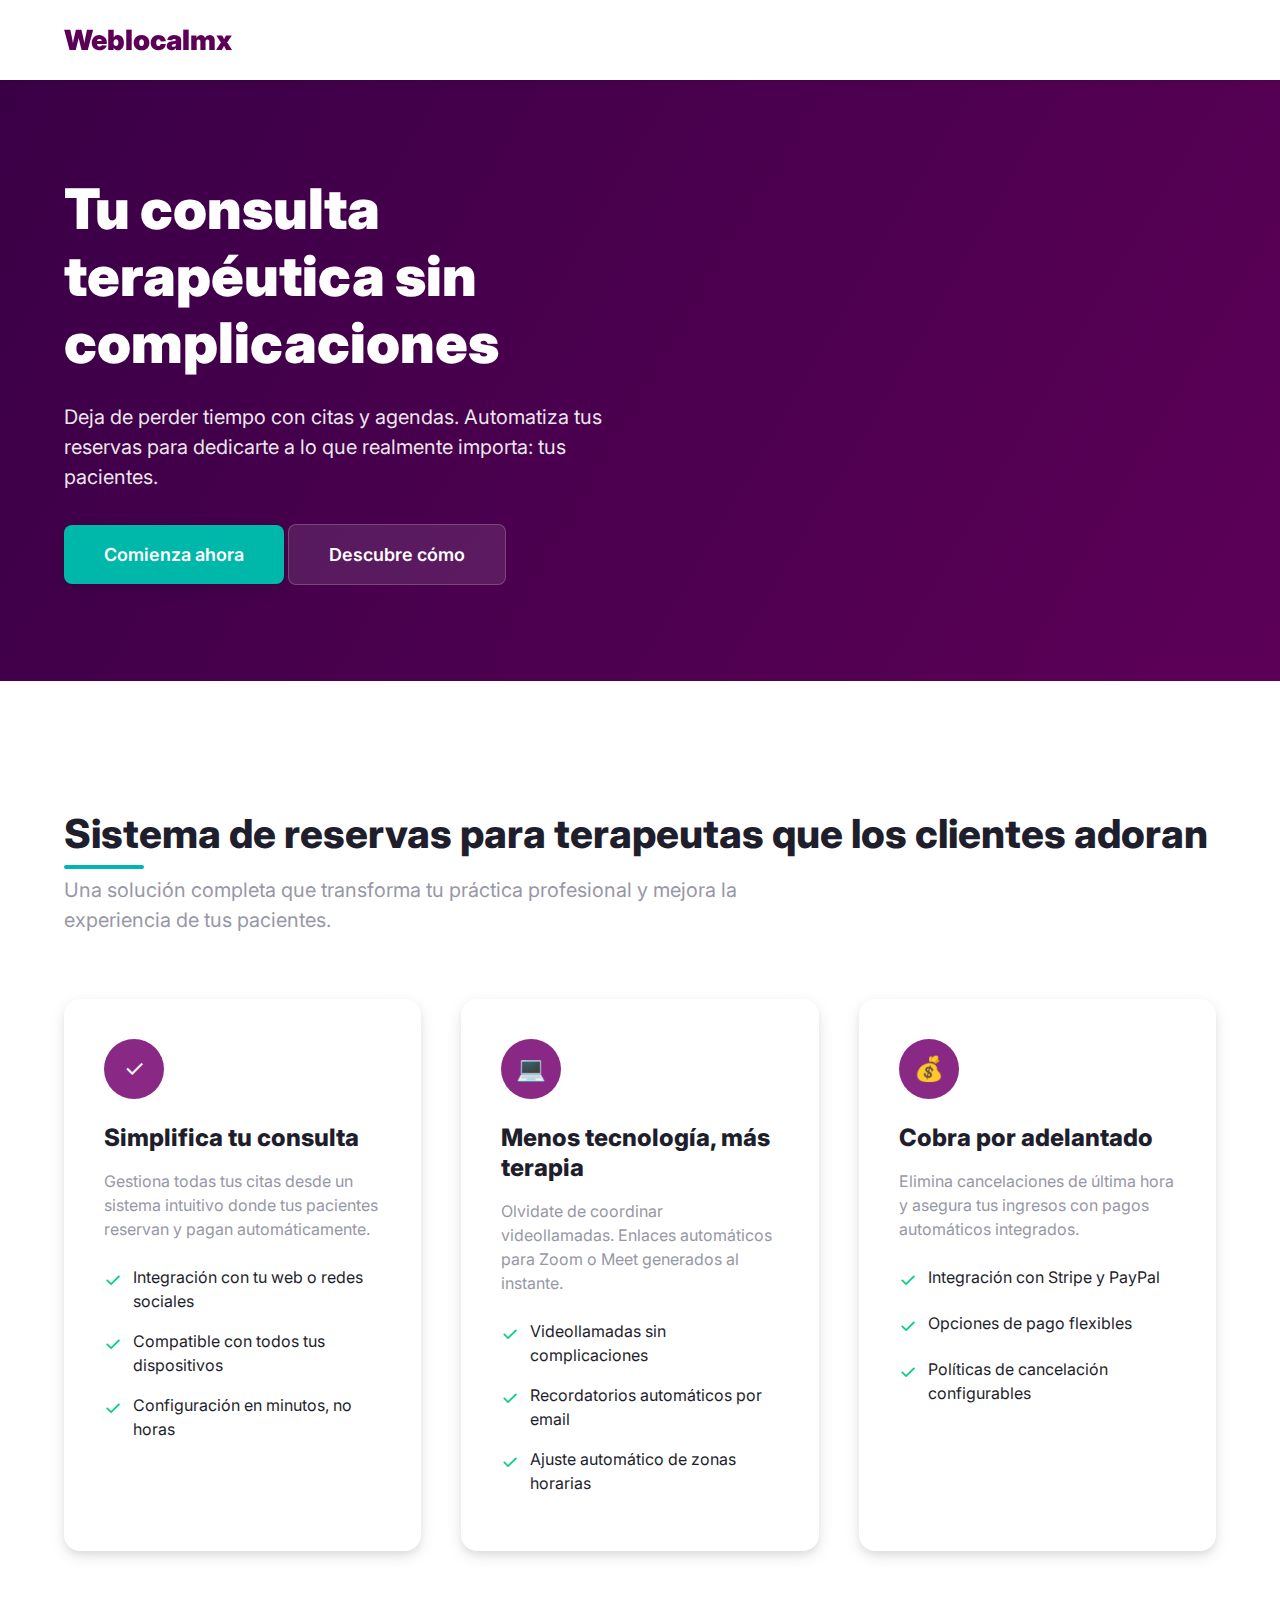
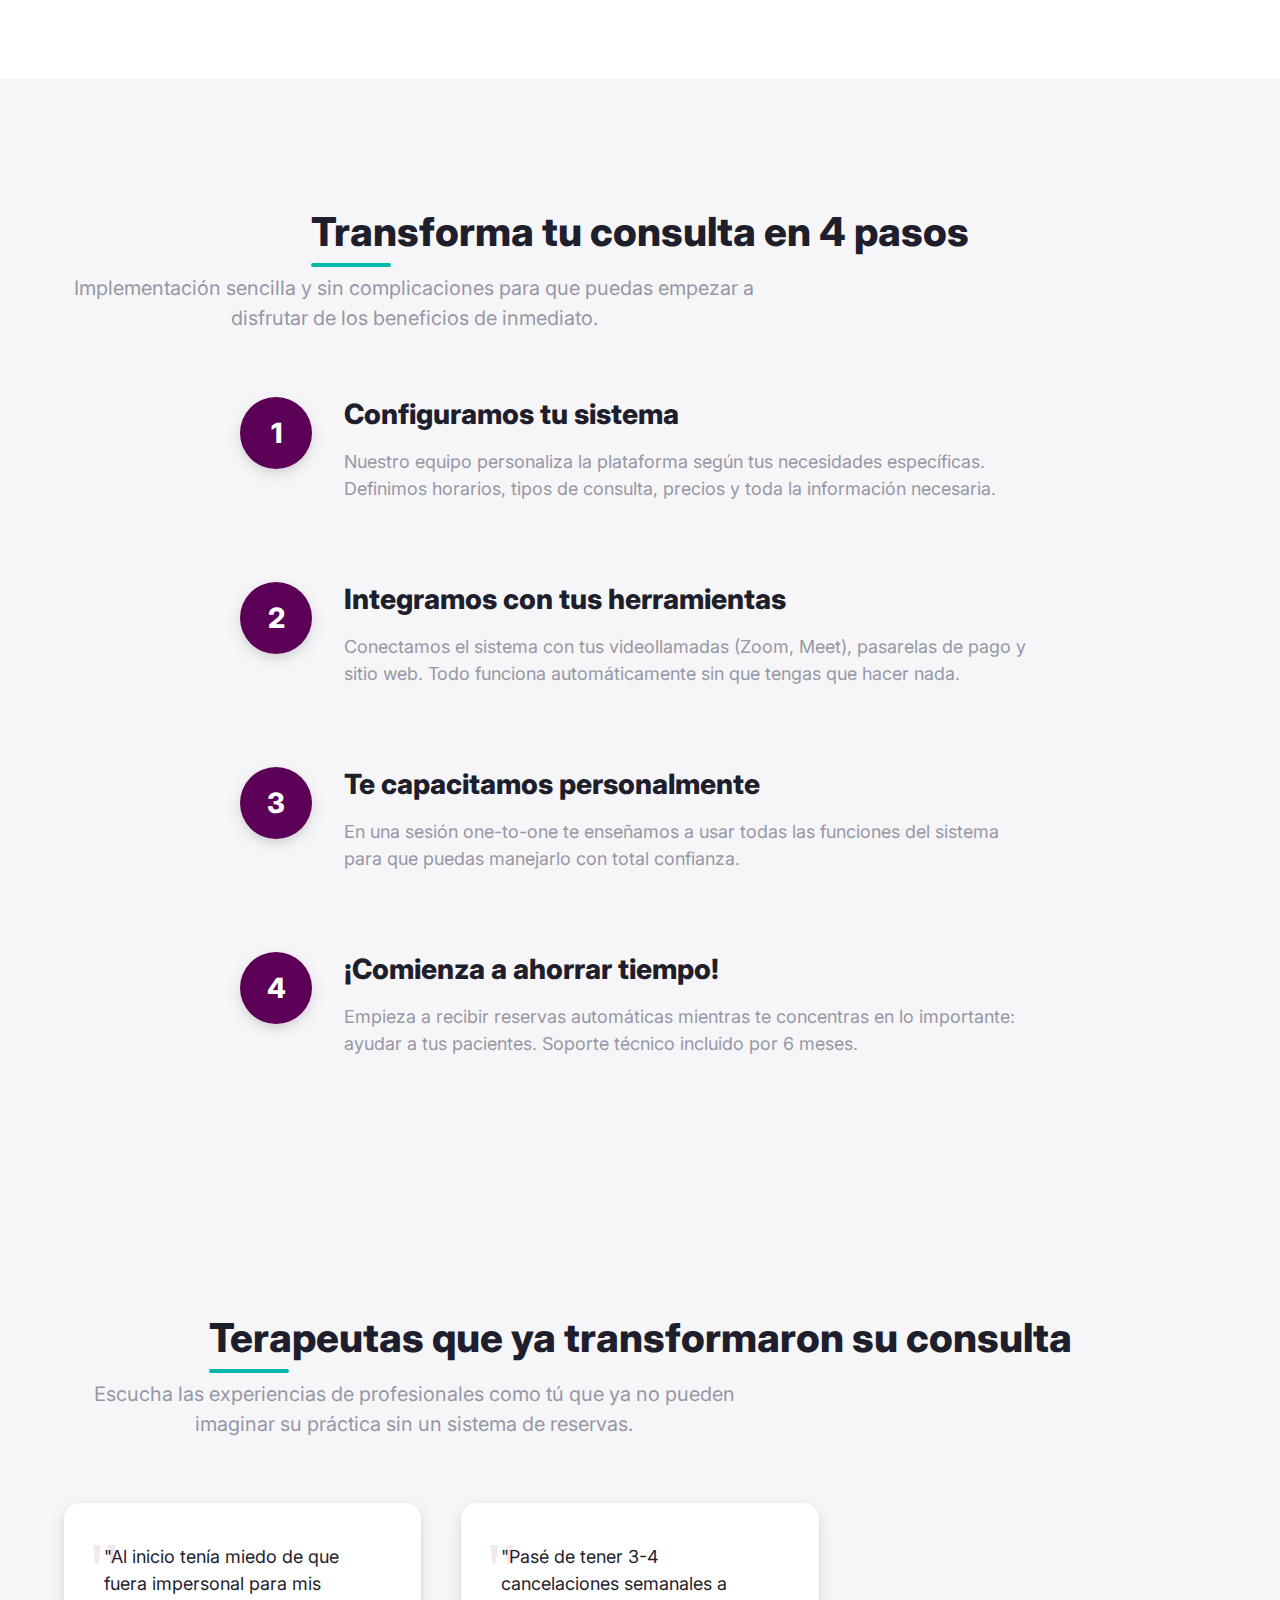
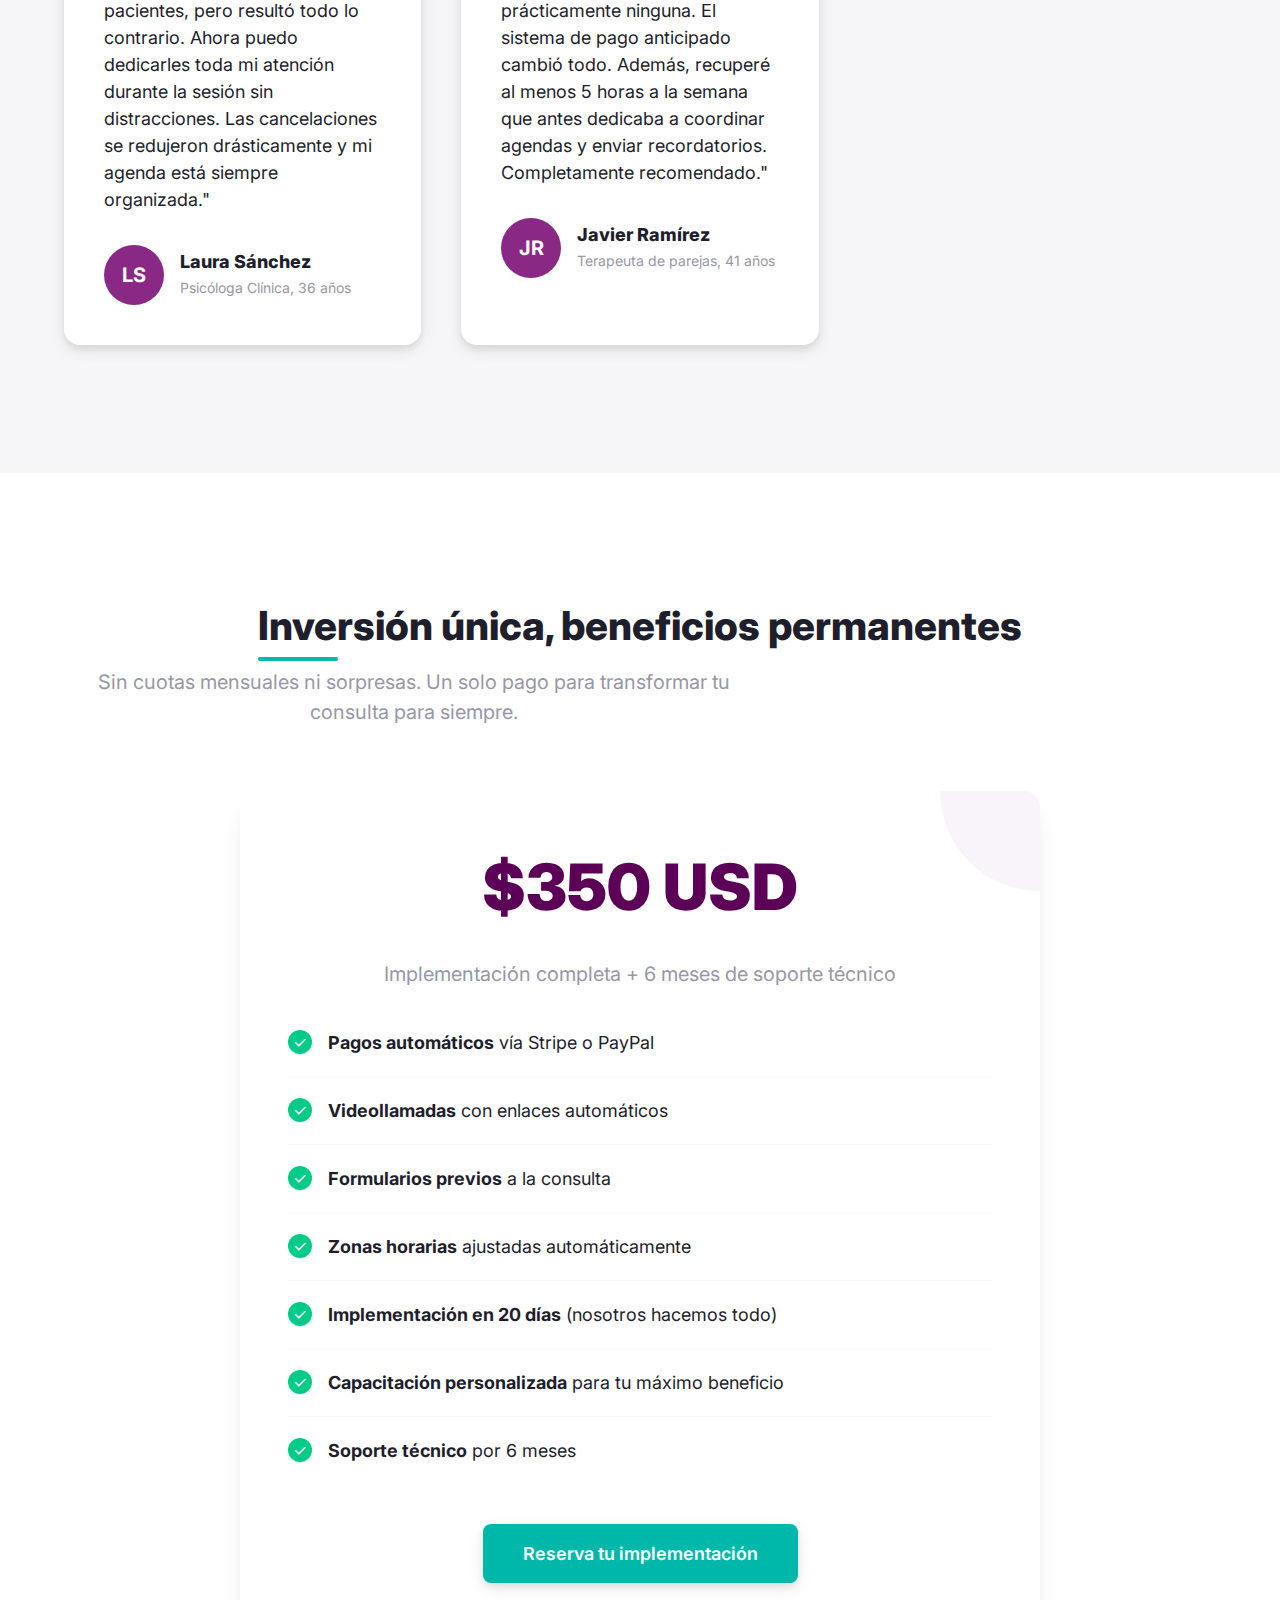
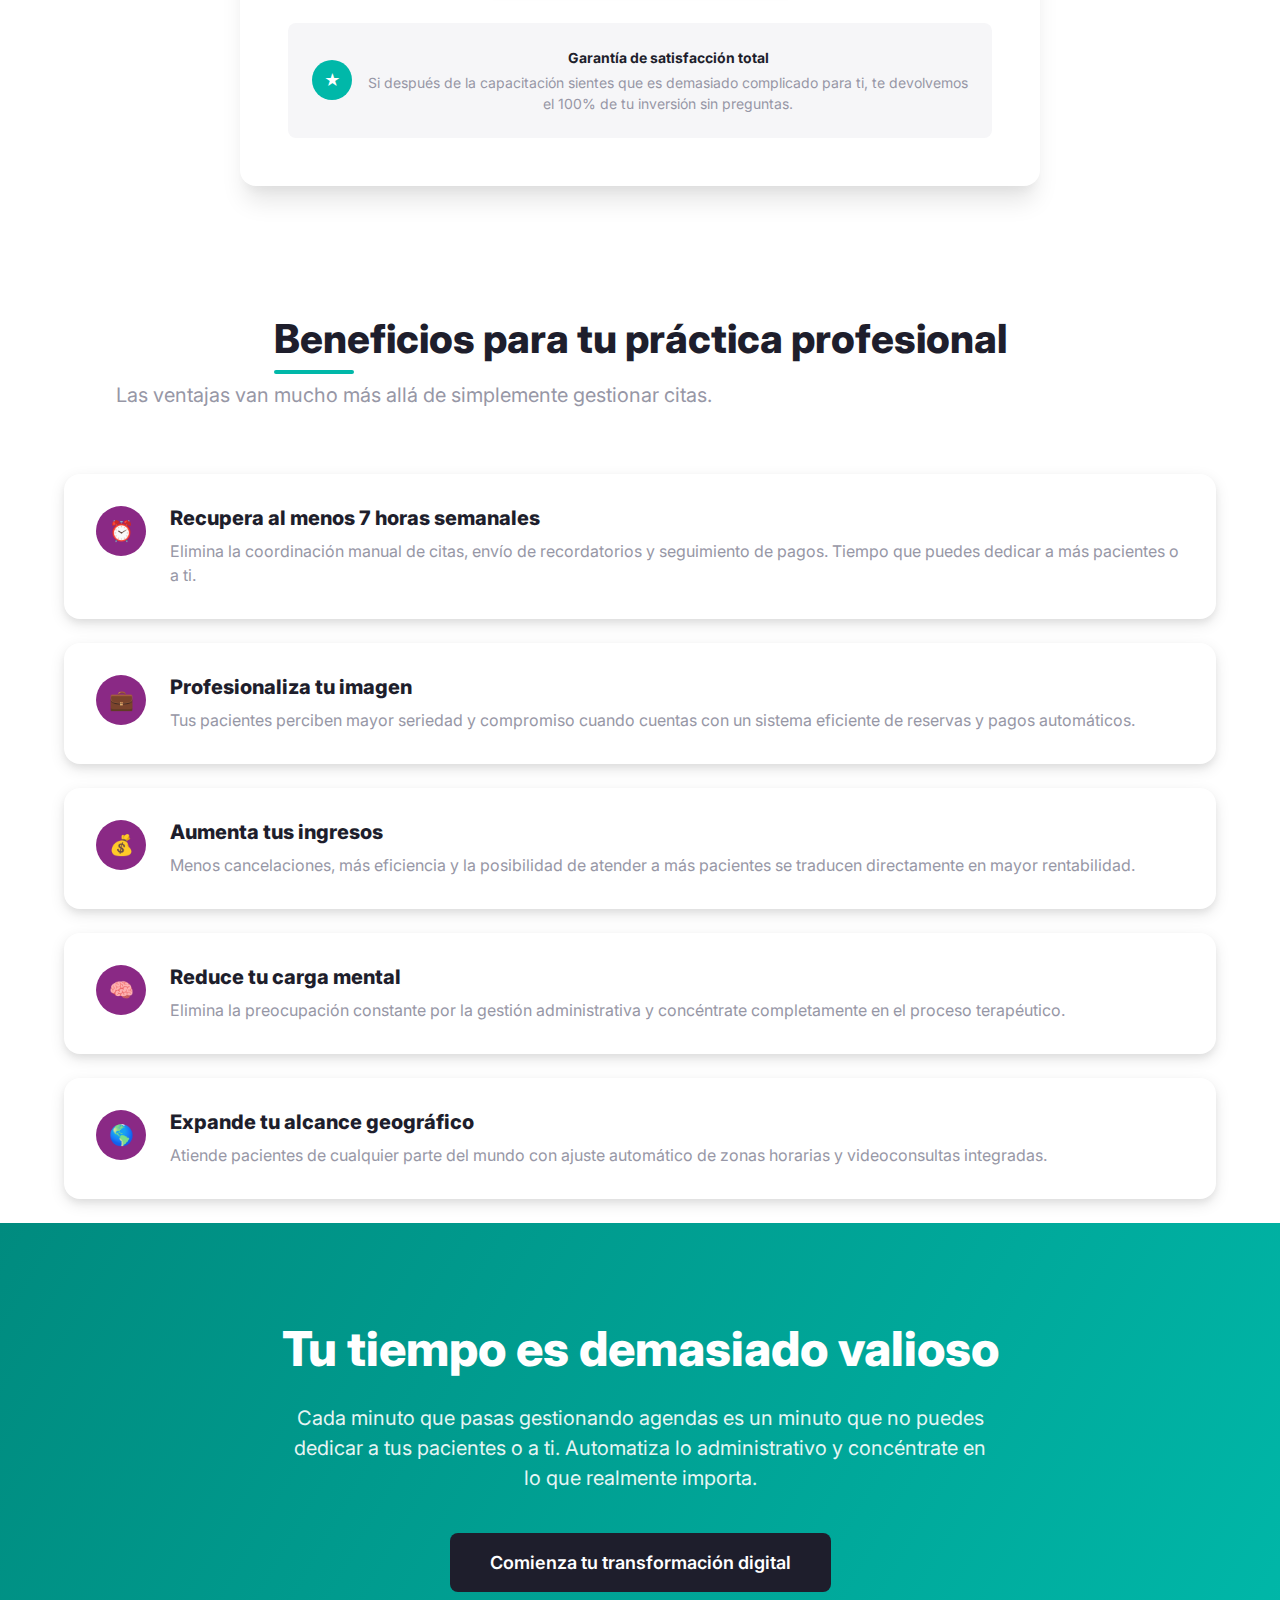
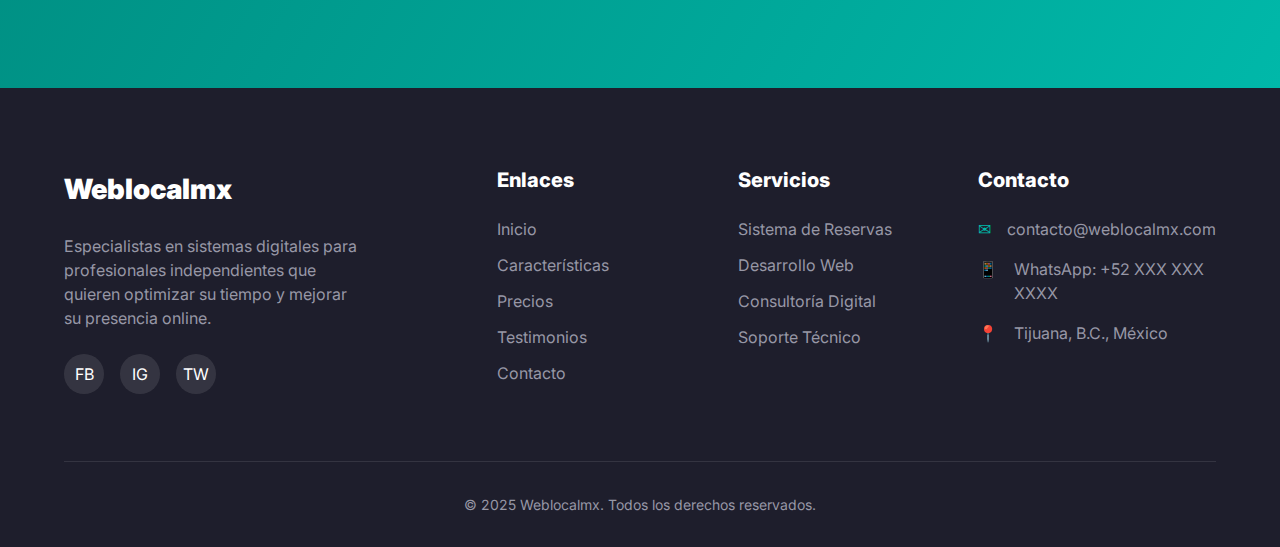
==== psicologos.html @ 00a4ad98 "landing para psicologos y para yoga" ====
<!DOCTYPE html>
<html lang="es">

<head>
    <meta charset="UTF-8">
    <meta name="viewport" content="width=device-width, initial-scale=1.0">
    <title>Sistema de Reservas para Terapeutas - Weblocalmx</title>
    <link href="https://fonts.googleapis.com/css2?family=Inter:wght@400;500;600;700;800;900&display=swap"
        rel="stylesheet">
    <style>
        :root {
            --primary: #5c0057;
            --primary-dark: #3a0046;
            --primary-light: #8a2985;
            --accent: #00b8a9;
            --accent-dark: #008b7f;
            --dark: #1e1e2c;
            --dark-light: #2d2d42;
            --white: #ffffff;
            --light-gray: #f6f6f8;
            --gray: #9797a6;
            --success: #00cc88;
            --warning: #ffcc00;
            --font-family: 'Inter', -apple-system, BlinkMacSystemFont, 'Segoe UI', sans-serif;
            --shadow-sm: 0 2px 4px rgba(0, 0, 0, 0.04), 0 1px 2px rgba(0, 0, 0, 0.08);
            --shadow-md: 0 4px 6px rgba(0, 0, 0, 0.05), 0 5px 15px rgba(0, 0, 0, 0.1);
            --shadow-lg: 0 10px 20px rgba(0, 0, 0, 0.08), 0 5px 12px rgba(0, 0, 0, 0.1);
            --shadow-xl: 0 20px 25px -5px rgba(0, 0, 0, 0.1), 0 10px 10px -5px rgba(0, 0, 0, 0.04);
            --radius-sm: 0.25rem;
            --radius-md: 0.5rem;
            --radius-lg: 1rem;
            --radius-full: 9999px;
            --transition: 0.3s cubic-bezier(0.4, 0, 0.2, 1);
        }

        * {
            margin: 0;
            padding: 0;
            box-sizing: border-box;
        }

        body {
            font-family: var(--font-family);
            color: var(--dark);
            line-height: 1.5;
            background-color: #fff;
            overflow-x: hidden;
        }

        img {
            max-width: 100%;
            height: auto;
        }

        h1,
        h2,
        h3,
        h4,
        h5,
        h6 {
            font-weight: 800;
            line-height: 1.25;
        }

        .container {
            width: 100%;
            max-width: 1200px;
            margin: 0 auto;
            padding: 0 1.5rem;
        }

        header {
            background-color: var(--white);
            box-shadow: var(--shadow-sm);
            position: sticky;
            top: 0;
            z-index: 100;
        }

        .header-inner {
            display: flex;
            justify-content: space-between;
            align-items: center;
            height: 80px;
        }

        .logo {
            font-size: 1.75rem;
            font-weight: 900;
            color: var(--primary);
            text-decoration: none;
        }

        .hero {
            padding: 6rem 0;
            background: linear-gradient(120deg, var(--primary-dark), var(--primary));
            color: var(--white);
            position: relative;
            overflow: hidden;
        }

        .hero::before {
            content: '';
            position: absolute;
            top: 0;
            right: 0;
            width: 100%;
            height: 100%;
            background-position: center;
            background-attachment: scroll;
            min-height: 80vh;
            border-width: 0px;
            background-size: cover;
            background-repeat: no-repeat;
            background-image: url("https://www.ecuavisa.com/binrepository/1200x675/0c0/1200d600/none/11705/TQBF/diseno-sin-titulo-2024-09-11t093801_1743284_20240911093943.jpg");
            /* background-image: url("data:image/svg+xml,%3Csvg width='100' height='100' viewBox='0 0 100 100' xmlns='http://www.w3.org/2000/svg'%3E%3Cpath d='M11 18c3.866 0 7-3.134 7-7s-3.134-7-7-7-7 3.134-7 7 3.134 7 7 7zm48 25c3.866 0 7-3.134 7-7s-3.134-7-7-7-7 3.134-7 7 3.134 7 7 7zm-43-7c1.657 0 3-1.343 3-3s-1.343-3-3-3-3 1.343-3 3 1.343 3 3 3zm63 31c1.657 0 3-1.343 3-3s-1.343-3-3-3-3 1.343-3 3 1.343 3 3 3zM34 90c1.657 0 3-1.343 3-3s-1.343-3-3-3-3 1.343-3 3 1.343 3 3 3zm56-76c1.657 0 3-1.343 3-3s-1.343-3-3-3-3 1.343-3 3 1.343 3 3 3zM12 86c2.21 0 4-1.79 4-4s-1.79-4-4-4-4 1.79-4 4 1.79 4 4 4zm28-65c2.21 0 4-1.79 4-4s-1.79-4-4-4-4 1.79-4 4 1.79 4 4 4zm23-11c2.76 0 5-2.24 5-5s-2.24-5-5-5-5 2.24-5 5 2.24 5 5 5zm-6 60c2.21 0 4-1.79 4-4s-1.79-4-4-4-4 1.79-4 4 1.79 4 4 4zm29 22c2.76 0 5-2.24 5-5s-2.24-5-5-5-5 2.24-5 5 2.24 5 5 5zM32 63c2.76 0 5-2.24 5-5s-2.24-5-5-5-5 2.24-5 5 2.24 5 5 5zm57-13c2.76 0 5-2.24 5-5s-2.24-5-5-5-5 2.24-5 5 2.24 5 5 5zm-9-21c1.105 0 2-.895 2-2s-.895-2-2-2-2 .895-2 2 .895 2 2 2zM60 91c1.105 0 2-.895 2-2s-.895-2-2-2-2 .895-2 2 .895 2 2 2zM35 41c1.105 0 2-.895 2-2s-.895-2-2-2-2 .895-2 2 .895 2 2 2zM12 60c1.105 0 2-.895 2-2s-.895-2-2-2-2 .895-2 2 .895 2 2 2z' fill='%23ffffff' fill-opacity='0.05' fill-rule='evenodd'/%3E%3C/svg%3E"); */
            opacity: 0.2;
        }

        .hero-content {
            position: relative;
            z-index: 1;
            max-width: 600px;
        }

        .hero h1 {
            font-size: 3.5rem;
            font-weight: 900;
            margin-bottom: 1.5rem;
            line-height: 1.2;
        }

        .hero p {
            font-size: 1.25rem;
            margin-bottom: 2rem;
            opacity: 0.9;
        }

        .hero-image {
            position: absolute;
            right: -100px;
            top: 50%;
            transform: translateY(-50%);
            width: 600px;
            z-index: 0;
        }

        .btn {
            display: inline-flex;
            align-items: center;
            justify-content: center;
            padding: 0.875rem 2rem;
            font-weight: 600;
            text-decoration: none;
            text-align: center;
            border-radius: var(--radius-md);
            transition: var(--transition);
            cursor: pointer;
            font-size: 1rem;
            line-height: 1.5;
            border: none;
        }

        .btn-primary {
            background-color: var(--accent);
            color: var(--white);
            box-shadow: var(--shadow-md);
        }

        .btn-primary:hover {
            background-color: var(--accent-dark);
            transform: translateY(-3px);
            box-shadow: var(--shadow-lg);
        }

        .btn-secondary {
            background-color: rgba(255, 255, 255, 0.1);
            color: var(--white);
            border: 1px solid rgba(255, 255, 255, 0.2);
        }

        .btn-secondary:hover {
            background-color: rgba(255, 255, 255, 0.2);
            transform: translateY(-3px);
        }

        .btn-dark {
            background-color: var(--dark);
            color: var(--white);
        }

        .btn-dark:hover {
            background-color: var(--dark-light);
            transform: translateY(-3px);
        }

        .btn-lg {
            padding: 1rem 2.5rem;
            font-size: 1.125rem;
        }

        .features {
            padding: 8rem 0;
        }

        .section-title {
            font-size: 2.5rem;
            margin-bottom: 1rem;
            position: relative;
            display: inline-block;
        }

        .section-title::after {
            content: '';
            position: absolute;
            bottom: -10px;
            left: 0;
            width: 80px;
            height: 4px;
            background-color: var(--accent);
            border-radius: var(--radius-full);
        }

        .section-subtitle {
            font-size: 1.25rem;
            color: var(--gray);
            margin-bottom: 4rem;
            max-width: 700px;
        }

        .features-grid {
            display: grid;
            grid-template-columns: repeat(auto-fill, minmax(300px, 1fr));
            gap: 2.5rem;
        }

        .feature-card {
            background-color: var(--white);
            border-radius: var(--radius-lg);
            padding: 2.5rem;
            box-shadow: var(--shadow-md);
            transition: var(--transition);
        }

        .feature-card:hover {
            transform: translateY(-10px);
            box-shadow: var(--shadow-xl);
        }

        .feature-icon {
            width: 60px;
            height: 60px;
            background-color: var(--primary-light);
            display: flex;
            align-items: center;
            justify-content: center;
            border-radius: var(--radius-full);
            margin-bottom: 1.5rem;
            color: var(--white);
            font-size: 1.5rem;
        }

        .feature-card h3 {
            font-size: 1.5rem;
            margin-bottom: 1rem;
        }

        .feature-card p {
            color: var(--gray);
            margin-bottom: 1.5rem;
        }

        .checklist {
            margin-top: 1.5rem;
        }

        .checklist-item {
            display: flex;
            align-items: flex-start;
            margin-bottom: 1rem;
        }

        .checklist-icon {
            color: var(--success);
            margin-right: 0.75rem;
            font-size: 1.25rem;
            flex-shrink: 0;
        }

        .testimonials {
            padding: 8rem 0;
            background-color: var(--light-gray);
        }

        .testimonial-cards {
            display: grid;
            grid-template-columns: repeat(auto-fill, minmax(350px, 1fr));
            gap: 2.5rem;
            margin-top: 4rem;
        }

        .testimonial-card {
            background-color: var(--white);
            border-radius: var(--radius-lg);
            padding: 2.5rem;
            box-shadow: var(--shadow-md);
        }

        .testimonial-content {
            font-size: 1.125rem;
            margin-bottom: 2rem;
            position: relative;
        }

        .testimonial-content::before {
            content: '"';
            font-size: 5rem;
            font-family: Georgia, serif;
            position: absolute;
            top: -2rem;
            left: -1rem;
            color: var(--primary-light);
            opacity: 0.1;
        }

        .testimonial-author {
            display: flex;
            align-items: center;
        }

        .testimonial-avatar {
            width: 60px;
            height: 60px;
            border-radius: var(--radius-full);
            margin-right: 1rem;
            overflow: hidden;
            background-color: var(--primary-light);
            display: flex;
            align-items: center;
            justify-content: center;
            color: var(--white);
            font-weight: 700;
            font-size: 1.25rem;
        }

        .testimonial-info h4 {
            font-size: 1.125rem;
            margin-bottom: 0.25rem;
        }

        .testimonial-info p {
            color: var(--gray);
            font-size: 0.875rem;
        }

        .pricing {
            padding: 8rem 0;
        }

        .pricing-card {
            background-color: var(--white);
            border-radius: var(--radius-lg);
            padding: 3rem;
            box-shadow: var(--shadow-xl);
            max-width: 800px;
            margin: 4rem auto 0;
            position: relative;
            overflow: hidden;
        }

        .pricing-card::before {
            content: '';
            position: absolute;
            top: 0;
            right: 0;
            width: 200px;
            height: 200px;
            background-color: var(--primary-light);
            opacity: 0.05;
            border-radius: 100%;
            transform: translate(50%, -50%);
        }

        .price {
            font-size: 4rem;
            font-weight: 900;
            color: var(--primary);
            margin-bottom: 1.5rem;
        }

        .price-description {
            font-size: 1.25rem;
            color: var(--gray);
            margin-bottom: 2.5rem;
        }

        .price-features {
            list-style: none;
            margin-bottom: 2.5rem;
        }

        .price-feature {
            display: flex;
            align-items: center;
            margin-bottom: 1.25rem;
            padding-bottom: 1.25rem;
            border-bottom: 1px solid var(--light-gray);
        }

        .price-feature:last-child {
            border-bottom: none;
        }

        .price-feature-icon {
            width: 24px;
            height: 24px;
            background-color: var(--success);
            border-radius: var(--radius-full);
            display: flex;
            align-items: center;
            justify-content: center;
            margin-right: 1rem;
            color: var(--white);
            flex-shrink: 0;
        }

        .price-feature-text {
            font-size: 1.125rem;
        }

        .price-feature-text strong {
            font-weight: 700;
        }

        .guarantee {
            background-color: var(--light-gray);
            border-radius: var(--radius-md);
            padding: 1.5rem;
            margin-top: 2.5rem;
            display: flex;
            align-items: center;
        }

        .guarantee-icon {
            width: 40px;
            height: 40px;
            background-color: var(--accent);
            border-radius: var(--radius-full);
            display: flex;
            align-items: center;
            justify-content: center;
            margin-right: 1rem;
            color: var(--white);
            flex-shrink: 0;
        }

        .guarantee-text {
            font-size: 0.875rem;
            color: var(--gray);
        }

        .guarantee-text strong {
            color: var(--dark);
            display: block;
            margin-bottom: 0.25rem;
        }

        .cta {
            padding: 6rem 0;
            background: linear-gradient(120deg, var(--accent-dark), var(--accent));
            color: var(--white);
            text-align: center;
        }

        .cta h2 {
            font-size: 3rem;
            margin-bottom: 1.5rem;
        }

        .cta p {
            font-size: 1.25rem;
            margin-bottom: 2.5rem;
            max-width: 700px;
            margin-left: auto;
            margin-right: auto;
            opacity: 0.9;
        }

        .steps {
            padding: 8rem 0;
            background-color: var(--light-gray);
        }

        .steps-container {
            max-width: 800px;
            margin: 0 auto;
        }

        .step {
            display: flex;
            margin-bottom: 5rem;
            position: relative;
        }

        .step:last-child {
            margin-bottom: 0;
        }

        .step::after {
            content: '';
            position: absolute;
            top: 70px;
            left: 36px;
            width: 2px;
            height: calc(100% + 2.5rem);
            background-color: var(--light-gray);
            z-index: 0;
        }

        .step:last-child::after {
            display: none;
        }

        .step-number {
            width: 72px;
            height: 72px;
            background-color: var(--primary);
            border-radius: var(--radius-full);
            display: flex;
            align-items: center;
            justify-content: center;
            font-size: 1.75rem;
            font-weight: 800;
            color: var(--white);
            margin-right: 2rem;
            flex-shrink: 0;
            position: relative;
            z-index: 1;
            box-shadow: var(--shadow-md);
        }

        .step-content h3 {
            font-size: 1.75rem;
            margin-bottom: 1rem;
        }

        .step-content p {
            color: var(--gray);
            font-size: 1.125rem;
        }

        .benefit-list {
            margin-top: 4rem;
        }

        .benefit-item {
            display: flex;
            align-items: flex-start;
            background-color: var(--white);
            border-radius: var(--radius-lg);
            padding: 2rem;
            margin-bottom: 1.5rem;
            box-shadow: var(--shadow-md);
            transition: var(--transition);
        }

        .benefit-item:hover {
            transform: translateX(10px);
            box-shadow: var(--shadow-lg);
        }

        .benefit-icon {
            width: 50px;
            height: 50px;
            background-color: var(--primary-light);
            border-radius: var(--radius-full);
            display: flex;
            align-items: center;
            justify-content: center;
            margin-right: 1.5rem;
            color: var(--white);
            font-size: 1.25rem;
            flex-shrink: 0;
        }

        .benefit-content h3 {
            font-size: 1.25rem;
            margin-bottom: 0.5rem;
        }

        .benefit-content p {
            color: var(--gray);
            font-size: 1rem;
            margin: 0;
        }

        footer {
            background-color: var(--dark);
            color: var(--white);
            padding: 5rem 0 2rem;
        }

        .footer-content {
            display: grid;
            grid-template-columns: 2fr 1fr 1fr 1fr;
            gap: 3rem;
            margin-bottom: 4rem;
        }

        .footer-logo {
            font-size: 1.75rem;
            font-weight: 900;
            color: var(--white);
            margin-bottom: 1.5rem;
            display: inline-block;
        }

        .footer-description {
            color: var(--gray);
            margin-bottom: 1.5rem;
            max-width: 300px;
        }

        .footer-social {
            display: flex;
            gap: 1rem;
        }

        .footer-social a {
            width: 40px;
            height: 40px;
            background-color: rgba(255, 255, 255, 0.1);
            border-radius: var(--radius-full);
            display: flex;
            align-items: center;
            justify-content: center;
            color: var(--white);
            text-decoration: none;
            transition: var(--transition);
        }

        .footer-social a:hover {
            background-color: var(--primary);
            transform: translateY(-3px);
        }

        .footer-title {
            font-size: 1.25rem;
            margin-bottom: 1.5rem;
            color: var(--white);
        }

        .footer-links {
            list-style: none;
        }

        .footer-links li {
            margin-bottom: 0.75rem;
        }

        .footer-links a {
            color: var(--gray);
            text-decoration: none;
            transition: var(--transition);
        }

        .footer-links a:hover {
            color: var(--white);
        }

        .footer-contact {
            display: flex;
            align-items: flex-start;
            margin-bottom: 1rem;
        }

        .footer-contact-icon {
            margin-right: 1rem;
            color: var(--accent);
        }

        .footer-contact-text {
            color: var(--gray);
        }

        .footer-bottom {
            border-top: 1px solid rgba(255, 255, 255, 0.1);
            padding-top: 2rem;
            text-align: center;
            color: var(--gray);
            font-size: 0.875rem;
        }

        /* Media Queries */
        @media (max-width: 992px) {
            .hero {
                padding: 4rem 0;
            }

            .hero h1 {
                font-size: 2.75rem;
            }

            .hero-image {
                display: none;
            }

            .hero-content {
                max-width: 100%;
            }

            .footer-content {
                grid-template-columns: 1fr 1fr;
            }
        }

        @media (max-width: 768px) {
            .section-title {
                font-size: 2rem;
            }

            .feature-card {
                padding: 2rem;
            }

            .testimonial-cards {
                grid-template-columns: 1fr;
            }

            .pricing-card {
                padding: 2rem;
            }

            .price {
                font-size: 3rem;
            }

            .step {
                flex-direction: column;
            }

            .step-number {
                margin-bottom: 1.5rem;
                margin-right: 0;
            }

            .step::after {
                display: none;
            }

            .cta h2 {
                font-size: 2.25rem;
            }

            .footer-content {
                grid-template-columns: 1fr;
                gap: 2rem;
            }
        }

        @media (max-width: 576px) {
            .hero h1 {
                font-size: 2.25rem;
            }

            .features-grid {
                grid-template-columns: 1fr;
            }

            .btn {
                width: 100%;
            }
        }

        /* Utilities */
        .text-center {
            text-align: center;
        }

        .mb-1 {
            margin-bottom: 0.5rem;
        }

        .mb-2 {
            margin-bottom: 1rem;
        }

        .mb-3 {
            margin-bottom: 1.5rem;
        }

        .mb-4 {
            margin-bottom: 2rem;
        }

        .mb-5 {
            margin-bottom: 2.5rem;
        }

        .mt-1 {
            margin-top: 0.5rem;
        }

        .mt-2 {
            margin-top: 1rem;
        }

        .mt-3 {
            margin-top: 1.5rem;
        }

        .mt-4 {
            margin-top: 2rem;
        }

        .mt-5 {
            margin-top: 2.5rem;
        }
    </style>
</head>

<body>
    <header>
        <div class="container">
            <div class="header-inner">
                <a href="#" class="logo">Weblocalmx</a>
            </div>
        </div>
    </header>

    <section class="hero">
        <div class="container">
            <div class="hero-content">
                <h1>Tu consulta terapéutica sin complicaciones</h1>
                <p>Deja de perder tiempo con citas y agendas. Automatiza tus reservas para dedicarte a lo que realmente
                    importa: tus pacientes.</p>
                <div class="mt-4">
                    <a href="#" class="btn btn-lg btn-primary">Comienza ahora</a>
                    <a href="#" class="btn btn-lg btn-secondary ml-3">Descubre cómo</a>
                </div>
            </div>
        </div>
    </section>

    <section class="features">
        <div class="container">
            <h2 class="section-title">Sistema de reservas para terapeutas que los clientes adoran</h2>
            <p class="section-subtitle">Una solución completa que transforma tu práctica profesional y mejora la
                experiencia de tus pacientes.</p>

            <div class="features-grid">
                <div class="feature-card">
                    <div class="feature-icon">✓</div>
                    <h3>Simplifica tu consulta</h3>
                    <p>Gestiona todas tus citas desde un sistema intuitivo donde tus pacientes reservan y pagan
                        automáticamente.</p>
                    <div class="checklist">
                        <div class="checklist-item">
                            <span class="checklist-icon">✓</span>
                            <span>Integración con tu web o redes sociales</span>
                        </div>
                        <div class="checklist-item">
                            <span class="checklist-icon">✓</span>
                            <span>Compatible con todos tus dispositivos</span>
                        </div>
                        <div class="checklist-item">
                            <span class="checklist-icon">✓</span>
                            <span>Configuración en minutos, no horas</span>
                        </div>
                    </div>
                </div>

                <div class="feature-card">
                    <div class="feature-icon">💻</div>
                    <h3>Menos tecnología, más terapia</h3>
                    <p>Olvidate de coordinar videollamadas. Enlaces automáticos para Zoom o Meet generados al instante.
                    </p>
                    <div class="checklist">
                        <div class="checklist-item">
                            <span class="checklist-icon">✓</span>
                            <span>Videollamadas sin complicaciones</span>
                        </div>
                        <div class="checklist-item">
                            <span class="checklist-icon">✓</span>
                            <span>Recordatorios automáticos por email</span>
                        </div>
                        <div class="checklist-item">
                            <span class="checklist-icon">✓</span>
                            <span>Ajuste automático de zonas horarias</span>
                        </div>
                    </div>
                </div>

                <div class="feature-card">
                    <div class="feature-icon">💰</div>
                    <h3>Cobra por adelantado</h3>
                    <p>Elimina cancelaciones de última hora y asegura tus ingresos con pagos automáticos integrados.</p>
                    <div class="checklist">
                        <div class="checklist-item">
                            <span class="checklist-icon">✓</span>
                            <span>Integración con Stripe y PayPal</span>
                        </div>
                        <div class="checklist-item">
                            <span class="checklist-icon">✓</span>
                            <span>Opciones de pago flexibles</span>
                        </div>
                        <div class="checklist-item">
                            <span class="checklist-icon">✓</span>
                            <span>Políticas de cancelación configurables</span>
                        </div>
                    </div>
                </div>
            </div>
        </div>
    </section>

    <section class="steps">
        <div class="container">
            <div class="text-center mb-5">
                <h2 class="section-title">Transforma tu consulta en 4 pasos</h2>
                <p class="section-subtitle">Implementación sencilla y sin complicaciones para que puedas empezar a
                    disfrutar de los beneficios de inmediato.</p>
            </div>

            <div class="steps-container">
                <div class="step">
                    <div class="step-number">1</div>
                    <div class="step-content">
                        <h3>Configuramos tu sistema</h3>
                        <p>Nuestro equipo personaliza la plataforma según tus necesidades específicas. Definimos
                            horarios, tipos de consulta, precios y toda la información necesaria.</p>
                    </div>
                </div>

                <div class="step">
                    <div class="step-number">2</div>
                    <div class="step-content">
                        <h3>Integramos con tus herramientas</h3>
                        <p>Conectamos el sistema con tus videollamadas (Zoom, Meet), pasarelas de pago y sitio web. Todo
                            funciona automáticamente sin que tengas que hacer nada.</p>
                    </div>
                </div>

                <div class="step">
                    <div class="step-number">3</div>
                    <div class="step-content">
                        <h3>Te capacitamos personalmente</h3>
                        <p>En una sesión one-to-one te enseñamos a usar todas las funciones del sistema para que puedas
                            manejarlo con total confianza.</p>
                    </div>
                </div>

                <div class="step">
                    <div class="step-number">4</div>
                    <div class="step-content">
                        <h3>¡Comienza a ahorrar tiempo!</h3>
                        <p>Empieza a recibir reservas automáticas mientras te concentras en lo importante: ayudar a tus
                            pacientes. Soporte técnico incluido por 6 meses.</p>
                    </div>
                </div>
            </div>
        </div>
    </section>

    <section class="testimonials">
        <div class="container">
            <div class="text-center">
                <h2 class="section-title">Terapeutas que ya transformaron su consulta</h2>
                <p class="section-subtitle">Escucha las experiencias de profesionales como tú que ya no pueden imaginar
                    su práctica sin un sistema de reservas.</p>
            </div>

            <div class="testimonial-cards">
                <div class="testimonial-card">
                    <div class="testimonial-content">
                        "Al inicio tenía miedo de que fuera impersonal para mis pacientes, pero resultó todo lo
                        contrario. Ahora puedo dedicarles toda mi atención durante la sesión sin distracciones. Las
                        cancelaciones se redujeron drásticamente y mi agenda está siempre organizada."
                    </div>
                    <div class="testimonial-author">
                        <div class="testimonial-avatar">LS</div>
                        <div class="testimonial-info">
                            <h4>Laura Sánchez</h4>
                            <p>Psicóloga Clínica, 36 años</p>
                        </div>
                    </div>
                </div>

                <div class="testimonial-card">
                    <div class="testimonial-content">
                        "Pasé de tener 3-4 cancelaciones semanales a prácticamente ninguna. El sistema de pago
                        anticipado cambió todo. Además, recuperé al menos 5 horas a la semana que antes dedicaba a
                        coordinar agendas y enviar recordatorios. Completamente recomendado."
                    </div>
                    <div class="testimonial-author">
                        <div class="testimonial-avatar">JR</div>
                        <div class="testimonial-info">
                            <h4>Javier Ramírez</h4>
                            <p>Terapeuta de parejas, 41 años</p>
                        </div>
                    </div>
                </div>
            </div>
        </div>
    </section>

    <section class="pricing">
        <div class="container text-center">
            <h2 class="section-title">Inversión única, beneficios permanentes</h2>
            <p class="section-subtitle">Sin cuotas mensuales ni sorpresas. Un solo pago para transformar tu consulta
                para siempre.</p>

            <div class="pricing-card">
                <div class="price">$350 USD</div>
                <p class="price-description">Implementación completa + 6 meses de soporte técnico</p>

                <ul class="price-features">
                    <li class="price-feature">
                        <div class="price-feature-icon">✓</div>
                        <div class="price-feature-text"><strong>Pagos automáticos</strong> vía Stripe o PayPal</div>
                    </li>
                    <li class="price-feature">
                        <div class="price-feature-icon">✓</div>
                        <div class="price-feature-text"><strong>Videollamadas</strong> con enlaces automáticos</div>
                    </li>
                    <li class="price-feature">
                        <div class="price-feature-icon">✓</div>
                        <div class="price-feature-text"><strong>Formularios previos</strong> a la consulta</div>
                    </li>
                    <li class="price-feature">
                        <div class="price-feature-icon">✓</div>
                        <div class="price-feature-text"><strong>Zonas horarias</strong> ajustadas automáticamente</div>
                    </li>
                    <li class="price-feature">
                        <div class="price-feature-icon">✓</div>
                        <div class="price-feature-text"><strong>Implementación en 20 días</strong> (nosotros hacemos
                            todo)</div>
                    </li>
                    <li class="price-feature">
                        <div class="price-feature-icon">✓</div>
                        <div class="price-feature-text"><strong>Capacitación personalizada</strong> para tu máximo
                            beneficio</div>
                    </li>
                    <li class="price-feature">
                        <div class="price-feature-icon">✓</div>
                        <div class="price-feature-text"><strong>Soporte técnico</strong> por 6 meses</div>
                    </li>
                </ul>

                <a href="#" class="btn btn-lg btn-primary">Reserva tu implementación</a>

                <div class="guarantee">
                    <div class="guarantee-icon">★</div>
                    <div class="guarantee-text">
                        <strong>Garantía de satisfacción total</strong>
                        Si después de la capacitación sientes que es demasiado complicado para ti, te devolvemos el 100%
                        de tu inversión sin preguntas.
                    </div>
                </div>
            </div>
        </div>
    </section>

    <section>
        <div class="container">
            <div class="text-center mb-5">
                <h2 class="section-title">Beneficios para tu práctica profesional</h2>
                <p class="section-subtitle">Las ventajas van mucho más allá de simplemente gestionar citas.</p>
            </div>

            <div class="benefit-list">
                <div class="benefit-item">
                    <div class="benefit-icon">⏰</div>
                    <div class="benefit-content">
                        <h3>Recupera al menos 7 horas semanales</h3>
                        <p>Elimina la coordinación manual de citas, envío de recordatorios y seguimiento de pagos.
                            Tiempo que puedes dedicar a más pacientes o a ti.</p>
                    </div>
                </div>

                <div class="benefit-item">
                    <div class="benefit-icon">💼</div>
                    <div class="benefit-content">
                        <h3>Profesionaliza tu imagen</h3>
                        <p>Tus pacientes perciben mayor seriedad y compromiso cuando cuentas con un sistema eficiente de
                            reservas y pagos automáticos.</p>
                    </div>
                </div>

                <div class="benefit-item">
                    <div class="benefit-icon">💰</div>
                    <div class="benefit-content">
                        <h3>Aumenta tus ingresos</h3>
                        <p>Menos cancelaciones, más eficiencia y la posibilidad de atender a más pacientes se traducen
                            directamente en mayor rentabilidad.</p>
                    </div>
                </div>

                <div class="benefit-item">
                    <div class="benefit-icon">🧠</div>
                    <div class="benefit-content">
                        <h3>Reduce tu carga mental</h3>
                        <p>Elimina la preocupación constante por la gestión administrativa y concéntrate completamente
                            en el proceso terapéutico.</p>
                    </div>
                </div>

                <div class="benefit-item">
                    <div class="benefit-icon">🌎</div>
                    <div class="benefit-content">
                        <h3>Expande tu alcance geográfico</h3>
                        <p>Atiende pacientes de cualquier parte del mundo con ajuste automático de zonas horarias y
                            videoconsultas integradas.</p>
                    </div>
                </div>
            </div>
        </div>
    </section>

    <section class="cta">
        <div class="container">
            <h2>Tu tiempo es demasiado valioso</h2>
            <p>Cada minuto que pasas gestionando agendas es un minuto que no puedes dedicar a tus pacientes o a ti.
                Automatiza lo administrativo y concéntrate en lo que realmente importa.</p>
            <a href="#" class="btn btn-lg btn-dark">Comienza tu transformación digital</a>
        </div>
    </section>

    <footer>
        <div class="container">
            <div class="footer-content">
                <div>
                    <div class="footer-logo">Weblocalmx</div>
                    <p class="footer-description">Especialistas en sistemas digitales para profesionales independientes
                        que quieren optimizar su tiempo y mejorar su presencia online.</p>
                    <div class="footer-social">
                        <a href="#"><span>FB</span></a>
                        <a href="#"><span>IG</span></a>
                        <a href="#"><span>TW</span></a>
                    </div>
                </div>

                <div>
                    <h3 class="footer-title">Enlaces</h3>
                    <ul class="footer-links">
                        <li><a href="#">Inicio</a></li>
                        <li><a href="#">Características</a></li>
                        <li><a href="#">Precios</a></li>
                        <li><a href="#">Testimonios</a></li>
                        <li><a href="#">Contacto</a></li>
                    </ul>
                </div>

                <div>
                    <h3 class="footer-title">Servicios</h3>
                    <ul class="footer-links">
                        <li><a href="#">Sistema de Reservas</a></li>
                        <li><a href="#">Desarrollo Web</a></li>
                        <li><a href="#">Consultoría Digital</a></li>
                        <li><a href="#">Soporte Técnico</a></li>
                    </ul>
                </div>

                <div>
                    <h3 class="footer-title">Contacto</h3>
                    <div class="footer-contact">
                        <div class="footer-contact-icon">✉</div>
                        <div class="footer-contact-text">contacto@weblocalmx.com</div>
                    </div>
                    <div class="footer-contact">
                        <div class="footer-contact-icon">📱</div>
                        <div class="footer-contact-text">WhatsApp: +52 XXX XXX XXXX</div>
                    </div>
                    <div class="footer-contact">
                        <div class="footer-contact-icon">📍</div>
                        <div class="footer-contact-text">Tijuana, B.C., México</div>
                    </div>
                </div>
            </div>

            <div class="footer-bottom">
                <p>© 2025 Weblocalmx. Todos los derechos reservados.</p>
            </div>
        </div>
    </footer>
</body>

</html>
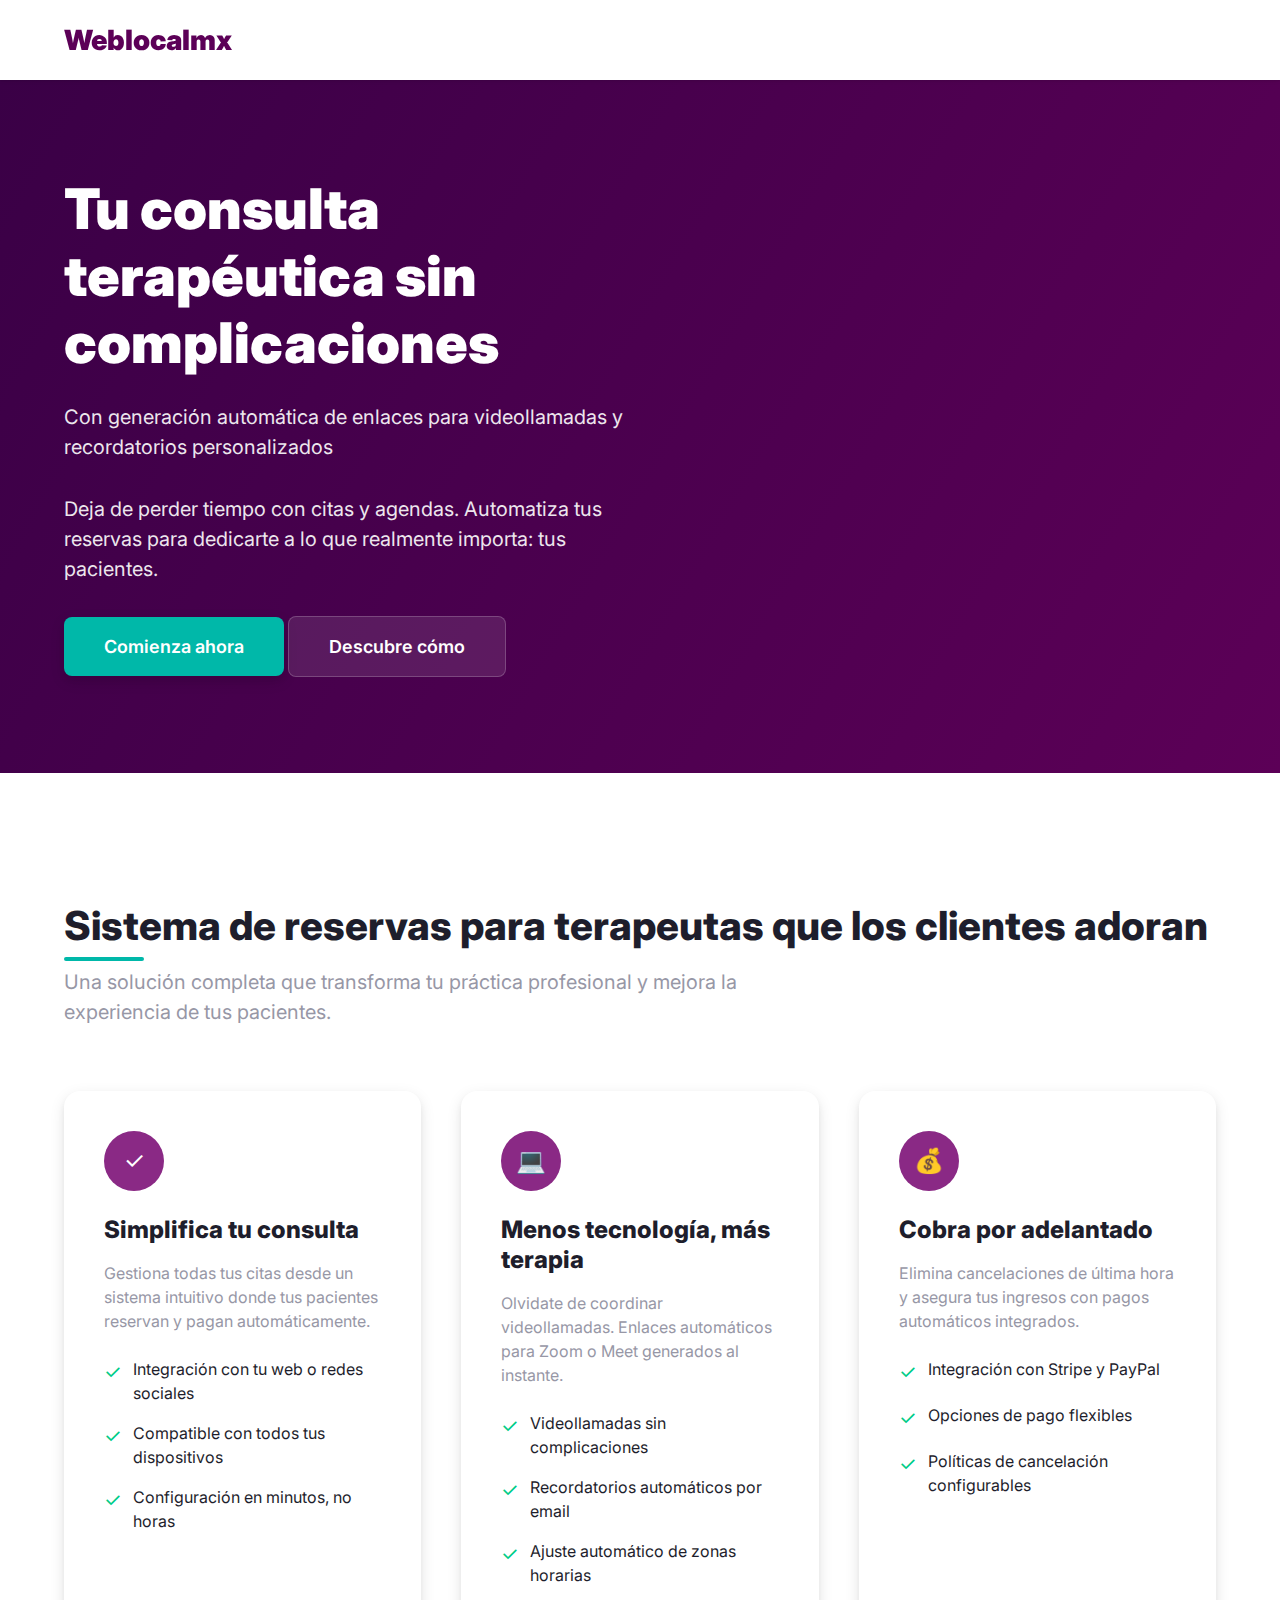
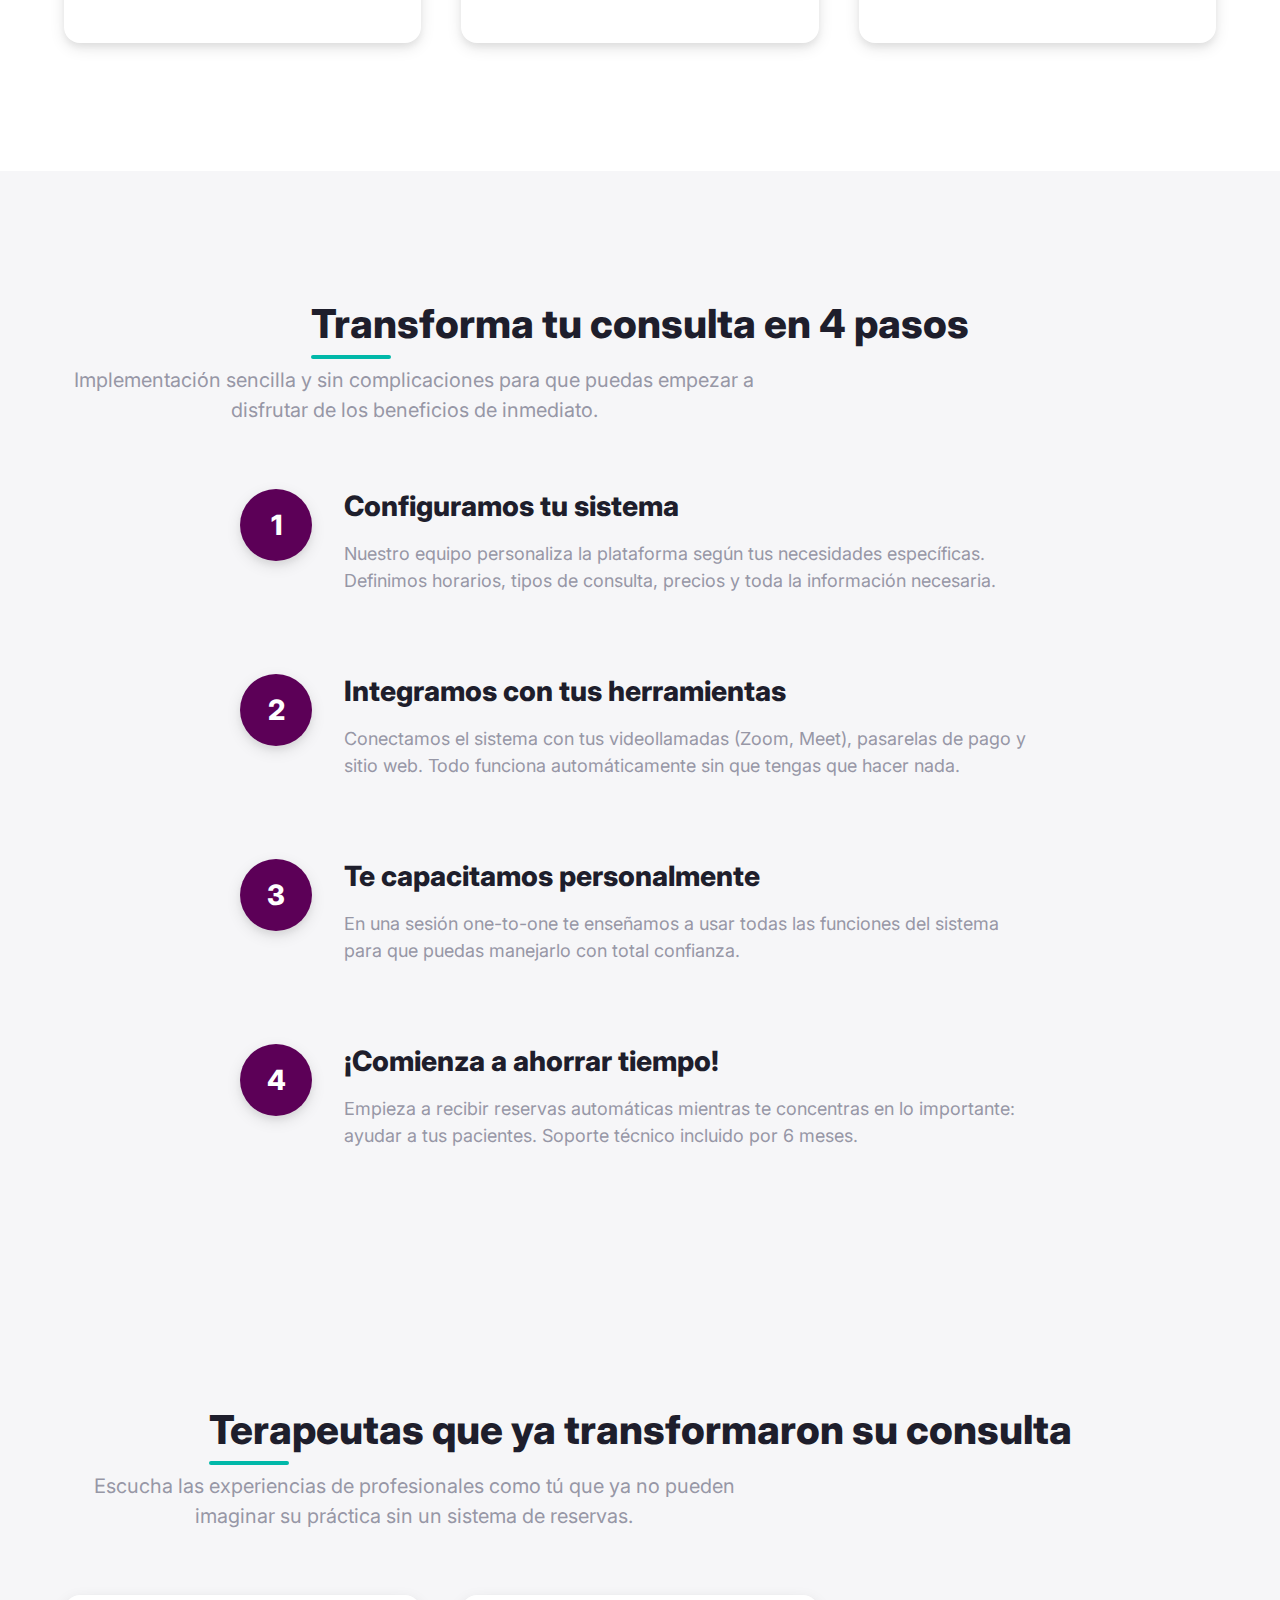
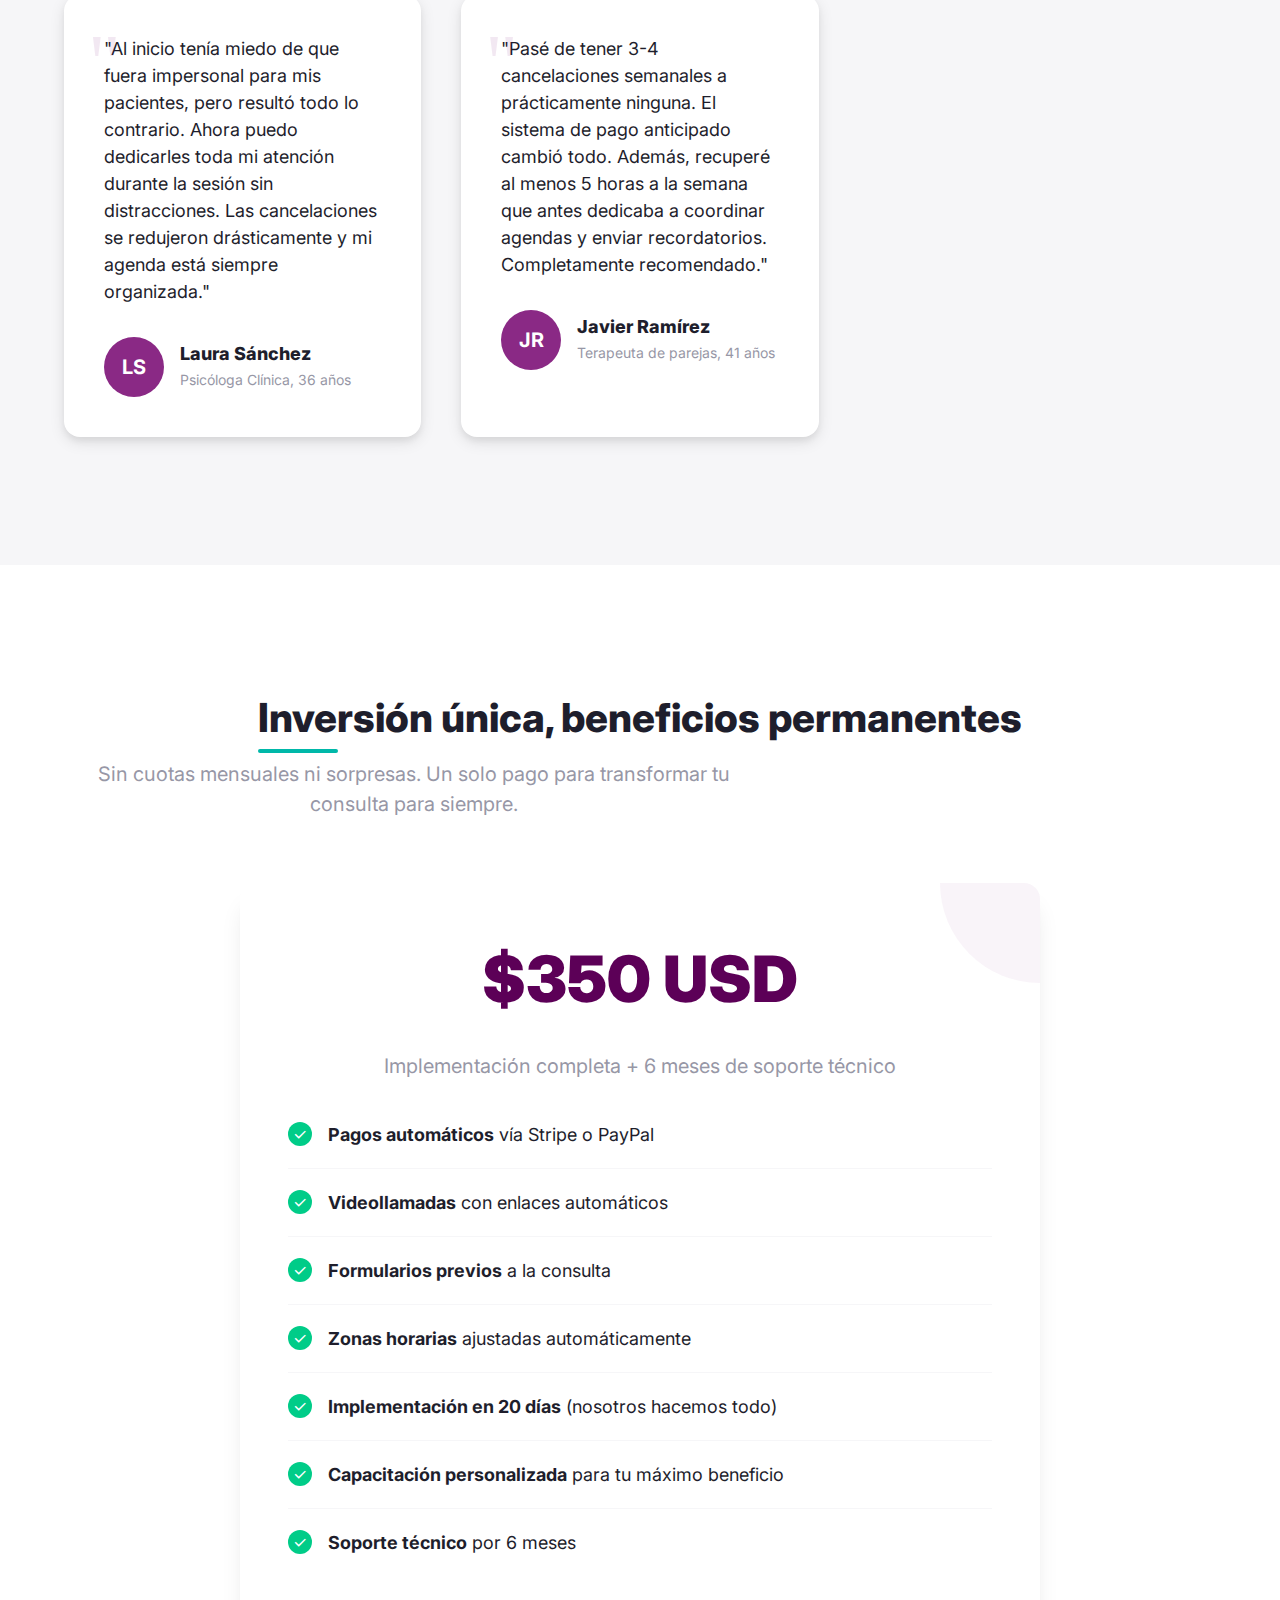
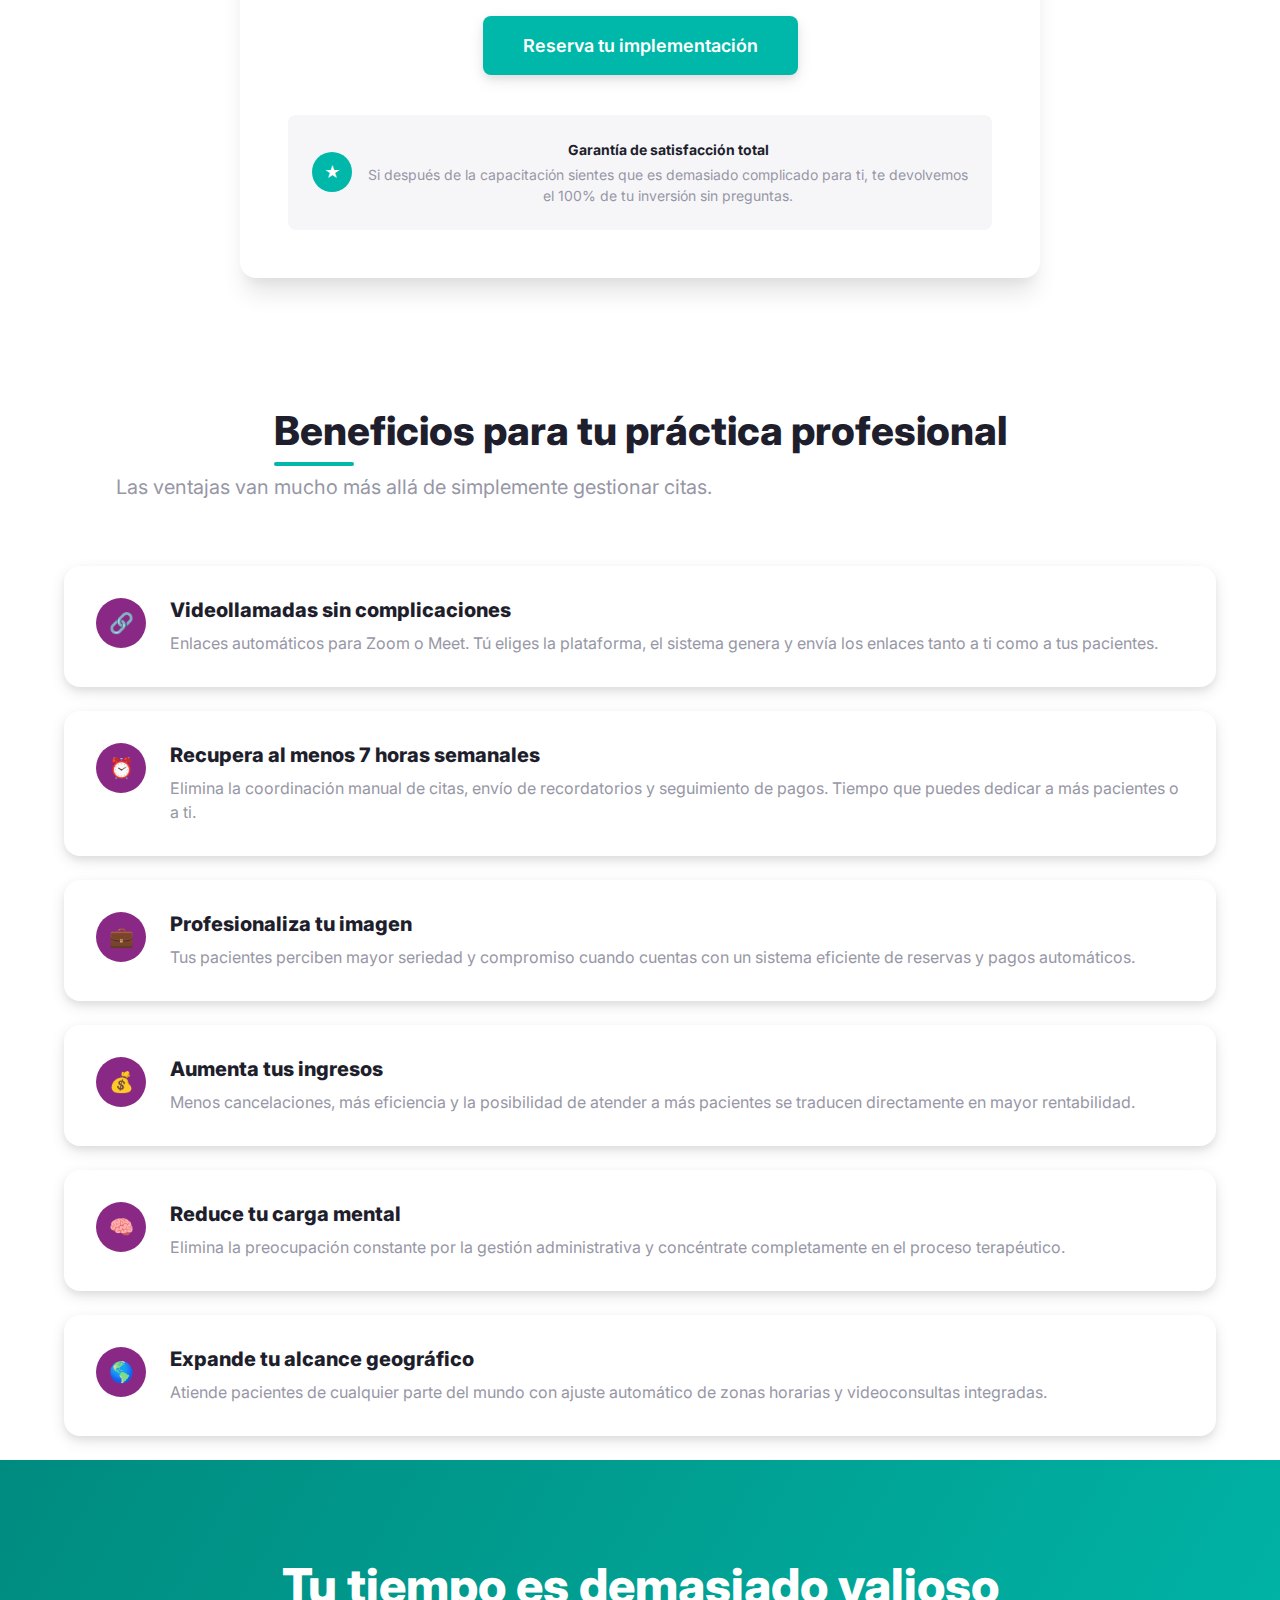
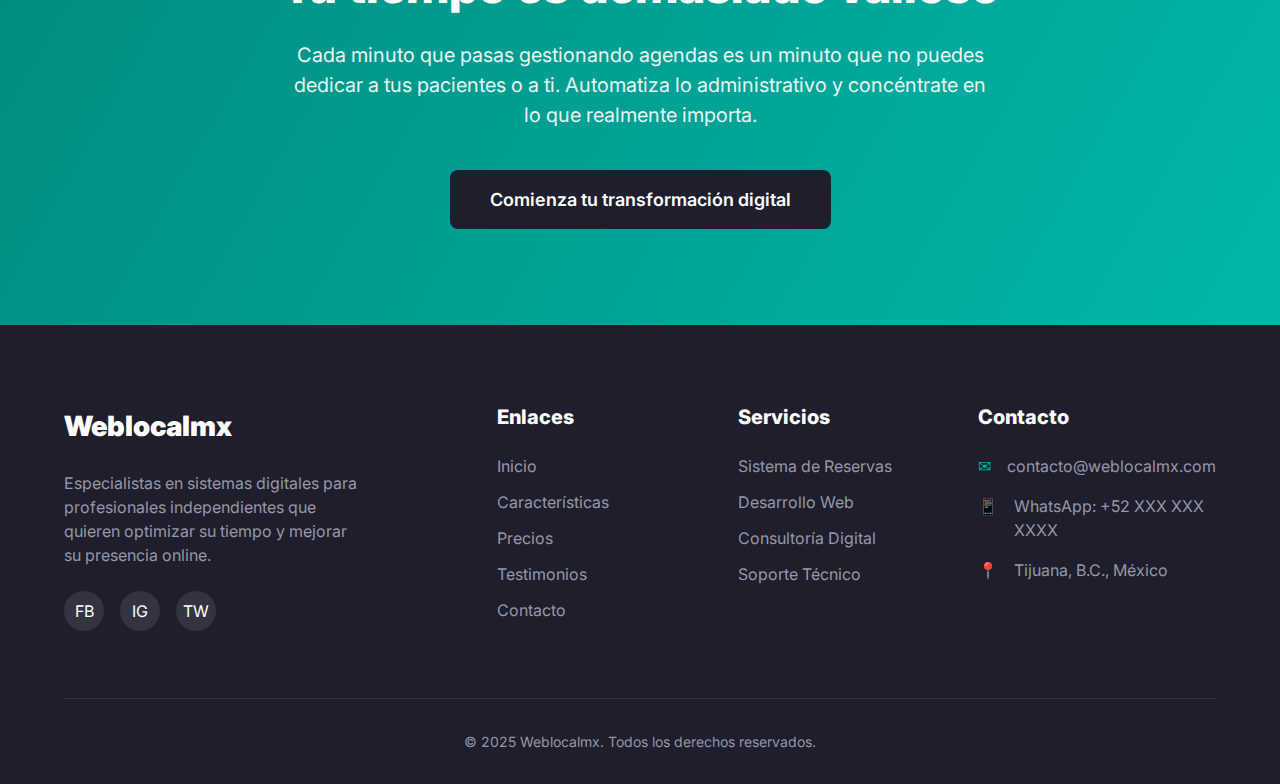
==== commit 4caa6c76: "landing para psicologos y para yoga" ====
--- a/psicologos.html
+++ b/psicologos.html
@@ -832,6 +832,7 @@
         <div class="container">
             <div class="hero-content">
                 <h1>Tu consulta terapéutica sin complicaciones</h1>
+                <p class="hero-highlight">Con generación automática de enlaces para videollamadas y recordatorios personalizados</p>
                 <p>Deja de perder tiempo con citas y agendas. Automatiza tus reservas para dedicarte a lo que realmente
                     importa: tus pacientes.</p>
                 <div class="mt-4">
@@ -1070,6 +1071,13 @@
 
             <div class="benefit-list">
                 <div class="benefit-item">
+                    <div class="benefit-icon">🔗</div>
+                    <div class="benefit-content">
+                        <h3>Videollamadas sin complicaciones</h3>
+                        <p>Enlaces automáticos para Zoom o Meet. Tú eliges la plataforma, el sistema genera y envía los enlaces tanto a ti como a tus pacientes.</p>
+                    </div>
+                </div>
+                <div class="benefit-item">
                     <div class="benefit-icon">⏰</div>
                     <div class="benefit-content">
                         <h3>Recupera al menos 7 horas semanales</h3>
